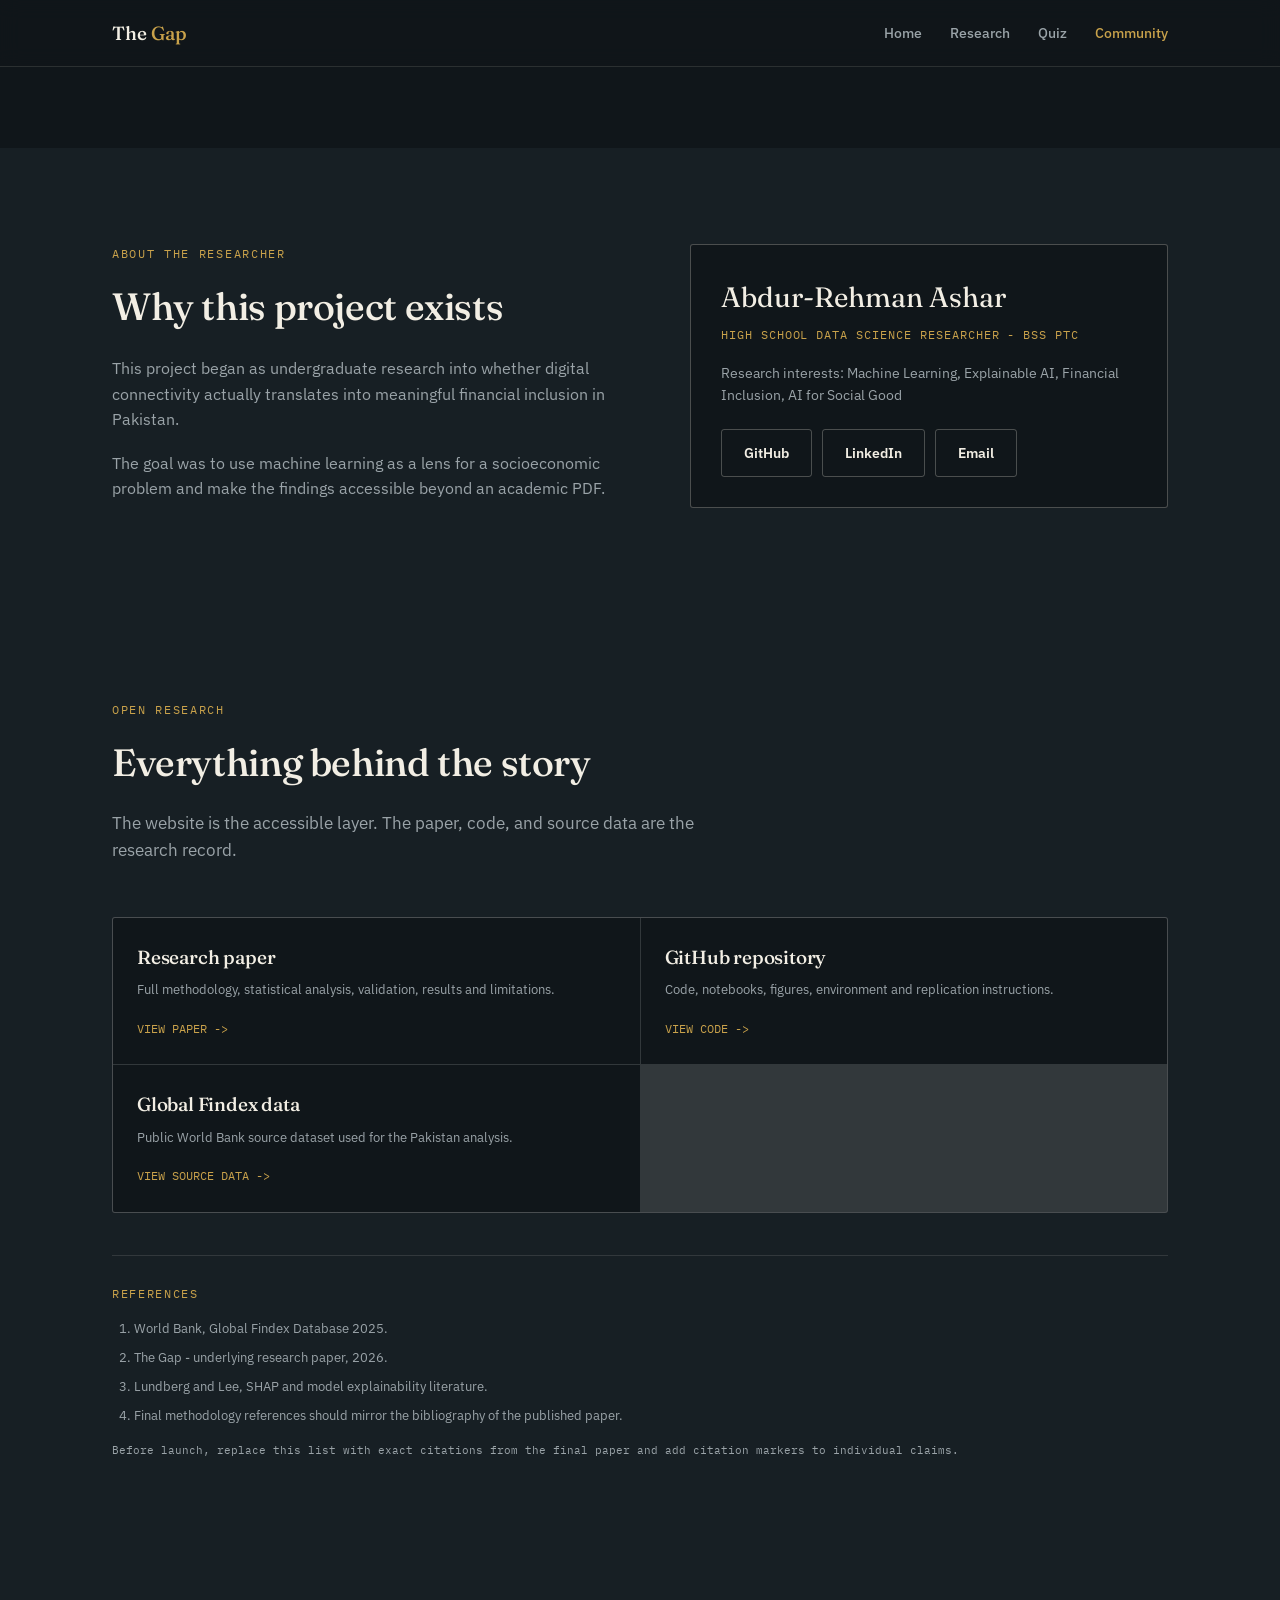
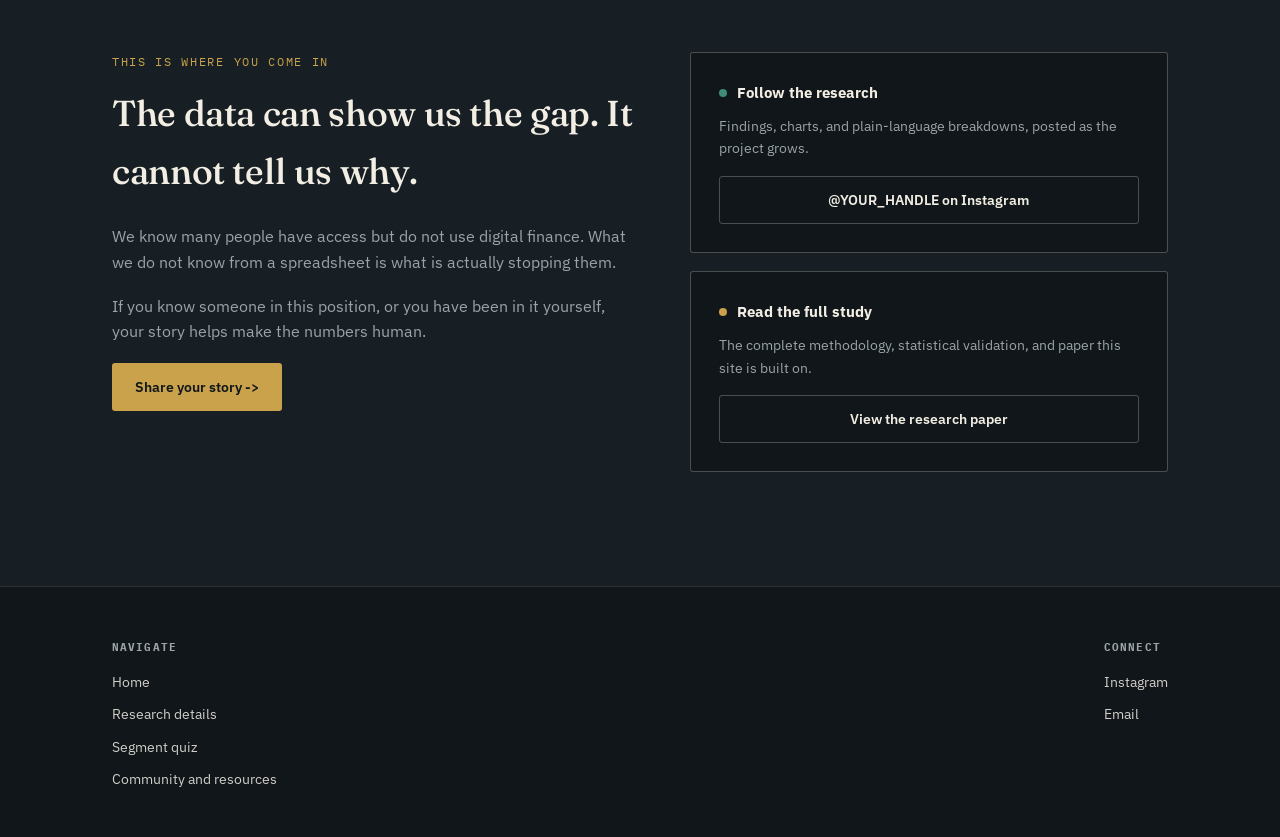
==== community.html @ 45841019 "Update community.html" ====
<!DOCTYPE html>
<html lang="en">
<head>
<meta charset="UTF-8">
<meta name="viewport" content="width=device-width, initial-scale=1.0">
<title>The Gap - Community and Resources</title>
<meta name="description" content="About the researcher, open research resources, and ways to contribute to The Gap project.">
<link rel="preconnect" href="https://fonts.googleapis.com">
<link rel="preconnect" href="https://fonts.gstatic.com" crossorigin>
<link href="https://fonts.googleapis.com/css2?family=Fraunces:opsz,wght@9..144,400;9..144,500;9..144,600;9..144,700&family=IBM+Plex+Sans:wght@400;500;600;700&family=IBM+Plex+Mono:wght@400;500;600&display=swap" rel="stylesheet">
<link rel="stylesheet" href="styles.css">
</head>
<body>

<nav>
  <div class="nav-inner">
    <a class="nav-logo" href="index.html">The <span>Gap</span></a>
    <div class="nav-links">
      <a href="index.html">Home</a>
      <a href="research.html">Research</a>
      <a href="quiz.html">Quiz</a>
      <a class="active" href="community.html">Community</a>
    </div>
  </div>
</nav>

<main class="page-main">
  <section id="researcher" class="alt">
    <div class="wrap">
      <div class="researcher">
        <div class="reveal">
          <div class="eyebrow">About the researcher</div>
          <h2>Why this project exists</h2>
          <p>This project began as undergraduate research into whether digital connectivity actually translates into meaningful financial inclusion in Pakistan.</p>
          <p>The goal was to use machine learning as a lens for a socioeconomic problem and make the findings accessible beyond an academic PDF.</p>
        </div>
        <div class="identity-card reveal">
          <div class="name">Abdur-Rehman Ashar</div>
          <div class="role">High School Data Science Researcher - BSS PTC</div>
          <p style="margin-top:18px;color:var(--paper-dim);font-size:14px;">Research interests: Machine Learning, Explainable AI, Financial Inclusion, AI for Social Good</p>
          <div class="identity-links">
            <a class="btn btn-ghost" href="#" target="_blank" rel="noopener">GitHub</a>
            <a class="btn btn-ghost" href="#" target="_blank" rel="noopener">LinkedIn</a>
            <a class="btn btn-ghost" href="mailto:YOUR_EMAIL_HERE">Email</a>
          </div>
        </div>
      </div>
    </div>
  </section>

  <section class="alt" id="open-research">
    <div class="wrap">
      <div class="section-head reveal">
        <div class="eyebrow">Open research</div>
        <h2>Everything behind the story</h2>
        <p>The website is the accessible layer. The paper, code, and source data are the research record.</p>
      </div>
      <div class="resource-grid reveal">
        <div class="resource"><h3>Research paper</h3><p>Full methodology, statistical analysis, validation, results and limitations.</p><a href="#" target="_blank">VIEW PAPER -></a></div>
        <div class="resource"><h3>GitHub repository</h3><p>Code, notebooks, figures, environment and replication instructions.</p><a href="#" target="_blank">VIEW CODE -></a></div>
        <div class="resource"><h3>Global Findex data</h3><p>Public World Bank source dataset used for the Pakistan analysis.</p><a href="https://microdata.worldbank.org/index.php/catalog/7961" target="_blank" rel="noopener">VIEW SOURCE DATA -></a></div>
      </div>
      <div class="refs reveal">
        <div class="eyebrow">References</div>
        <ol style="margin-top:16px;">
          <li>World Bank, Global Findex Database 2025.</li>
          <li>The Gap - underlying research paper, 2026.</li>
          <li>Lundberg and Lee, SHAP and model explainability literature.</li>
          <li>Final methodology references should mirror the bibliography of the published paper.</li>
        </ol>
        <p class="tiny-source">Before launch, replace this list with exact citations from the final paper and add citation markers to individual claims.</p>
      </div>
    </div>
  </section>

  <section class="alt" id="community">
    <div class="wrap">
      <div class="community-grid">
        <div class="community-copy reveal">
          <div class="eyebrow">This is where you come in</div>
          <h2 style="margin-top:14px; margin-bottom:24px; font-size:clamp(26px,3.2vw,36px);">The data can show us the gap. It cannot tell us why.</h2>
          <p>We know many people have access but do not use digital finance. What we do not know from a spreadsheet is what is actually stopping them.</p>
          <p>If you know someone in this position, or you have been in it yourself, your story helps make the numbers human.</p>
          <a class="btn btn-primary" href="#" target="_blank" rel="noopener">Share your story -></a>
        </div>

        <div class="reveal">
          <div class="engage-card">
            <h4><span class="dot"></span> Follow the research</h4>
            <p>Findings, charts, and plain-language breakdowns, posted as the project grows.</p>
            <a class="btn btn-ghost" href="https://instagram.com/YOUR_HANDLE_HERE" target="_blank" rel="noopener" style="width:100%; justify-content:center;">@YOUR_HANDLE on Instagram</a>
          </div>
          <div class="engage-card">
            <h4><span class="dot" style="background:var(--brass);"></span> Read the full study</h4>
            <p>The complete methodology, statistical validation, and paper this site is built on.</p>
            <a class="btn btn-ghost" href="#" style="width:100%; justify-content:center;">View the research paper</a>
          </div>
        </div>
      </div>
    </div>
  </section>
</main>

<footer id="footer">
  <div class="wrap">
    <div class="footer-grid">
      <div class="footer-col">
        <h5>Navigate</h5>
        <a href="index.html">Home</a>
        <a href="research.html">Research details</a>
        <a href="quiz.html">Segment quiz</a>
        <a href="community.html">Community and resources</a>
      </div>
      <div class="footer-col">
        <h5>Connect</h5>
        <a href="https://instagram.com/YOUR_HANDLE_HERE" target="_blank" rel="noopener">Instagram</a>
        <a href="mailto:YOUR_EMAIL_HERE">Email</a>
      </div>
    </div>
  </div>
</footer>

<script src="common.js"></script>

</body>
</html>
---- styles.css ----
:root{
  --ink:#10161A;
  --ink-2:#171F24;
  --ink-3:#1D262C;
  --paper:#F2EEE4;
  --paper-dim:#9AA3A8;
  --brass:#C9A24B;
  --teal:#3F8C77;
  --rose:#C15B4A;
  --line:rgba(242,238,228,0.12);
  --line-strong:rgba(242,238,228,0.26);
  --radius:3px;
}
*{margin:0;padding:0;box-sizing:border-box;}
html{scroll-behavior:smooth;}
body{
  background:var(--ink);
  color:var(--paper);
  font-family:'IBM Plex Sans', sans-serif;
  font-size:16px;
  line-height:1.6;
  -webkit-font-smoothing:antialiased;
  overflow-x:hidden;
}
@media (prefers-reduced-motion: reduce){
  html{scroll-behavior:auto;}
  *{animation-duration:0.01ms !important; transition-duration:0.01ms !important;}
}
a{color:inherit;}
.wrap{max-width:1120px; margin:0 auto; padding:0 32px;}
h1,h2,h3{font-family:'Fraunces', serif; font-weight:500; letter-spacing:-0.01em;}
.num{font-family:'IBM Plex Mono', monospace;}
.eyebrow{
  font-family:'IBM Plex Mono', monospace; font-size:12px; letter-spacing:0.14em;
  text-transform:uppercase; color:var(--brass);
}

nav{
  position:fixed; top:0; left:0; right:0; z-index:100;
  background:rgba(16,22,26,0.88); backdrop-filter:blur(10px);
  border-bottom:1px solid var(--line);
}
.nav-inner{
  max-width:1120px; margin:0 auto; padding:18px 32px;
  display:flex; justify-content:space-between; align-items:center;
}
.nav-logo{font-family:'Fraunces', serif; font-size:19px; font-weight:500; text-decoration:none;}
.nav-logo span{color:var(--brass);}
.nav-links{display:flex; gap:28px; font-size:14px; font-weight:500;}
.nav-links a{text-decoration:none; color:var(--paper-dim); transition:color 0.2s;}
.nav-links a:hover, .nav-links a:focus-visible{color:var(--paper);}
.nav-links a.active{color:var(--brass);}
.nav-links a:focus-visible{outline:1px solid var(--brass); outline-offset:4px;}
@media (max-width:700px){.nav-links{display:none;}}

header.hero{padding:150px 0 0; position:relative;}
.page-main{padding:148px 0 0;}
.hero-top{padding-bottom:56px;}
.hero h1{
  font-size:clamp(36px, 5.6vw, 64px); line-height:1.08; max-width:17ch; margin:26px 0 24px;
}
.hero h1 em{font-style:italic; color:var(--brass);}
.hero-sub{font-size:18px; color:var(--paper-dim); max-width:56ch; margin-bottom:40px;}
.hero-sub strong{color:var(--paper); font-weight:600;}
.cta-row{display:flex; gap:14px; flex-wrap:wrap;}
.btn{
  display:inline-flex; align-items:center; gap:8px; padding:12px 22px;
  font-family:'IBM Plex Sans', sans-serif; font-size:14px; font-weight:600;
  text-decoration:none; border-radius:var(--radius);
  transition:transform 0.15s ease, background 0.15s ease, border-color 0.15s ease;
  border:1px solid transparent; cursor:pointer;
}
.btn:focus-visible{outline:2px solid var(--brass); outline-offset:3px;}
.btn-primary{background:var(--brass); color:var(--ink);}
.btn-primary:hover{transform:translateY(-1px); background:#d9b25e;}
.btn-ghost{border-color:var(--line-strong); color:var(--paper); background:transparent;}
.btn-ghost:hover{border-color:var(--paper); transform:translateY(-1px);}

.viz-panel{
  border:1px solid var(--line-strong);
  border-radius:var(--radius);
  background:var(--ink-2);
  overflow:hidden;
  margin-bottom:0;
}
.viz-head{
  display:flex; justify-content:space-between; align-items:center; flex-wrap:wrap; gap:16px;
  padding:22px 28px; border-bottom:1px solid var(--line);
}
.viz-title{font-size:14px; font-weight:600;}
.viz-title span{display:block; font-family:'IBM Plex Mono', monospace; font-weight:400; font-size:12px; color:var(--paper-dim); margin-top:3px;}
.toggle-group{display:flex; gap:2px; background:var(--ink); border:1px solid var(--line-strong); border-radius:100px; padding:3px;}
.toggle-btn{
  font-family:'IBM Plex Mono', monospace; font-size:12px; font-weight:500;
  padding:8px 16px; border-radius:100px; border:none; background:transparent;
  color:var(--paper-dim); cursor:pointer; transition:background 0.2s, color 0.2s;
}
.toggle-btn.active{background:var(--brass); color:var(--ink); font-weight:600;}
.toggle-btn:focus-visible{outline:2px solid var(--brass); outline-offset:2px;}

.viz-body{position:relative; padding:0;}
#populationCanvas{display:block; width:100%; height:420px; cursor:crosshair;}
@media (max-width:640px){#populationCanvas{height:340px;}}

.viz-legend{
  display:flex; gap:24px; flex-wrap:wrap; padding:18px 28px;
  border-top:1px solid var(--line); font-size:13px; color:var(--paper-dim);
}
.legend-item{display:flex; align-items:center; gap:8px;}
.legend-dot{width:9px; height:9px; border-radius:50%; flex-shrink:0;}

.viz-caption{
  padding:16px 28px 24px; font-size:12.5px; color:var(--paper-dim);
  font-family:'IBM Plex Mono', monospace; line-height:1.6; border-top:1px solid var(--line);
}

.viz-tooltip{
  position:absolute; pointer-events:none; background:var(--ink);
  border:1px solid var(--line-strong); border-radius:var(--radius);
  padding:10px 14px; font-size:12.5px; line-height:1.5; max-width:220px;
  opacity:0; transition:opacity 0.15s ease; z-index:10;
}
.viz-tooltip strong{display:block; font-size:13px; margin-bottom:3px;}

.stat-showcase-grid {
  display: grid;
  grid-template-columns: repeat(2, 1fr);
  gap: 32px;
  margin-top: 24px;
}
@media (max-width: 820px) {
  .stat-showcase-grid { grid-template-columns: 1fr; }
}
.stat-visual-card {
  border: 1px solid var(--line-strong);
  border-radius: var(--radius);
  background: var(--ink-2);
  padding: 40px 32px;
  display: flex;
  flex-direction: column;
  justify-content: space-between;
}
.stat-visual-header {
  font-size: 16px;
  font-weight: 500;
  margin-bottom: 24px;
  min-height: 52px;
}
.stat-visual-main {
  display: flex;
  align-items: baseline;
  gap: 12px;
  margin-bottom: 20px;
}
.stat-visual-number {
  font-family: 'IBM Plex Mono', monospace;
  font-size: 64px;
  font-weight: 700;
  line-height: 1;
  color: var(--rose);
}
.stat-visual-label {
  font-size: 14px;
  color: var(--paper-dim);
  text-transform: uppercase;
  letter-spacing: 0.05em;
}
.stat-bar-container {
  background: rgba(242, 238, 228, 0.06);
  height: 14px;
  border-radius: 100px;
  width: 100%;
  overflow: hidden;
  position: relative;
  border: 1px solid var(--line);
}
.stat-bar-fill {
  height: 100%;
  border-radius: 100px;
  background: linear-gradient(90deg, var(--rose), var(--brass));
  transition: width 1s cubic-bezier(0.4, 0, 0.2, 1);
}

.quiz-panel{
  border:1px solid var(--line-strong); border-radius:var(--radius); background:var(--ink-2);
  overflow:hidden;
}
.quiz-progress{
  display:flex; gap:6px; padding:26px 30px 0;
}
.quiz-dot{height:3px; flex:1; background:var(--line-strong); border-radius:2px; transition:background 0.3s;}
.quiz-dot.done{background:var(--brass);}
.quiz-body{padding:30px 30px 34px; min-height:230px; display:flex; flex-direction:column; justify-content:center;}
.quiz-question{font-family:'Fraunces', serif; font-size:clamp(20px,2.6vw,26px); font-weight:500; margin-bottom:24px; max-width:32ch;}
.quiz-options{display:flex; flex-wrap:wrap; gap:12px;}
.quiz-opt{
  font-family:'IBM Plex Sans', sans-serif; font-size:14.5px; font-weight:600;
  padding:14px 22px; border-radius:100px; border:1px solid var(--line-strong);
  background:transparent; color:var(--paper); cursor:pointer; transition:all 0.15s ease;
}
.quiz-opt:hover{border-color:var(--brass); background:rgba(201,162,75,0.08);}
.quiz-opt:focus-visible{outline:2px solid var(--brass); outline-offset:2px;}
.quiz-back{
  font-family:'IBM Plex Mono', monospace; font-size:12.5px; color:var(--paper-dim);
  background:none; border:none; cursor:pointer; margin-top:26px; padding:0;
}
.quiz-back:hover{color:var(--paper);}
.quiz-back:disabled{opacity:0; pointer-events:none;}

.quiz-result{display:none;}
.quiz-result.active{display:block;}
.quiz-result-badge{
  font-family:'IBM Plex Mono', monospace; font-size:12px; letter-spacing:0.1em; text-transform:uppercase;
  color:var(--rose); margin-bottom:12px;
}
.quiz-result h3{font-size:clamp(22px,3vw,30px); margin-bottom:14px; max-width:20ch;}
.quiz-result p{color:var(--paper-dim); font-size:15px; max-width:52ch; margin-bottom:22px;}
.quiz-stat-row{display:flex; flex-wrap:wrap; gap:1px; background:var(--line); border:1px solid var(--line); margin-bottom:24px;}
.quiz-stat{background:var(--ink); padding:20px 22px; flex:1; min-width:130px;}
.quiz-stat .n{font-family:'IBM Plex Mono', monospace; font-size:22px; font-weight:600; color:var(--brass); display:block;}
.quiz-stat .l{font-size:12px; color:var(--paper-dim); margin-top:4px;}
.quiz-disclaimer{font-size:12px; color:var(--paper-dim); font-family:'IBM Plex Mono', monospace; margin-bottom:20px; line-height:1.6;}
.quiz-actions{display:flex; gap:12px; flex-wrap:wrap;}

section{padding:96px 0;}
section.alt{background:var(--ink-2);}
.section-head{margin-bottom:52px; max-width:60ch;}
.section-head h2{font-size:clamp(28px, 3.6vw, 38px); margin-top:14px;}
.section-head p{color:var(--paper-dim); font-size:17px; margin-top:16px;}

.findings{
  display:grid; grid-template-columns:repeat(3, 1fr); gap:1px;
  background:var(--line); border:1px solid var(--line); border-radius:var(--radius); overflow:hidden;
}
@media (max-width:820px){.findings{grid-template-columns:1fr;}}
.finding{background:var(--ink); padding:38px 30px;}
.finding .fig{font-family:'IBM Plex Mono', monospace; font-size:15px; color:var(--brass); margin-bottom:16px;}
.finding-stat{font-family:'IBM Plex Mono', monospace; font-size:clamp(56px,7vw,88px); font-weight:700; line-height:1; color:var(--rose); margin-bottom:20px; letter-spacing:-0.02em;}
.finding h3{font-size:21px; margin-bottom:12px; font-weight:500;}
.finding p{color:var(--paper-dim); font-size:15px;}

.method-strip{display:flex; flex-wrap:wrap; gap:10px; margin-top:36px;}
.pill{
  font-family:'IBM Plex Mono', monospace; font-size:12.5px; color:var(--paper-dim);
  border:1px solid var(--line-strong); padding:8px 16px; border-radius:100px;
}

.quote-block{border-left:3px solid var(--brass); padding-left:26px; max-width:64ch; margin-top:52px;}
.quote-block p{font-family:'Fraunces', serif; font-size:21px; font-style:italic; line-height:1.5;}
.quote-block cite{display:block; margin-top:12px; font-style:normal; font-size:13px; color:var(--paper-dim); font-family:'IBM Plex Mono', monospace;}

.community-grid{display:grid; grid-template-columns:1.1fr 1fr; gap:52px; align-items:start;}
@media (max-width:820px){.community-grid{grid-template-columns:1fr;}}
.community-copy p{color:var(--paper-dim); font-size:16px; margin-bottom:18px;}
.engage-card{background:var(--ink); border:1px solid var(--line-strong); border-radius:var(--radius); padding:28px; margin-bottom:18px;}
.engage-card h4{font-size:15px; font-weight:700; margin-bottom:10px; display:flex; align-items:center; gap:10px;}
.engage-card p{font-size:14px; color:var(--paper-dim); margin-bottom:16px;}
.dot{width:8px; height:8px; border-radius:50%; background:var(--teal); display:inline-block; flex-shrink:0;}

footer{border-top:1px solid var(--line); padding:52px 0 36px;}
.footer-grid{display:flex; justify-content:space-between; flex-wrap:wrap; gap:32px;}
.footer-col h5{font-family:'IBM Plex Mono', monospace; font-size:11px; letter-spacing:0.1em; text-transform:uppercase; color:var(--paper-dim); margin-bottom:14px;}
.footer-col a{display:block; font-size:14px; text-decoration:none; color:var(--paper); margin-bottom:10px; opacity:0.85;}
.footer-col a:hover{opacity:1; color:var(--brass);}
.footer-bottom{margin-top:48px; padding-top:22px; border-top:1px solid var(--line); font-size:12px; color:var(--paper-dim); font-family:'IBM Plex Mono', monospace;}

.reveal{opacity:0; transform:translateY(16px); transition:opacity 0.7s ease, transform 0.7s ease;}
.reveal.visible{opacity:1; transform:translateY(0);}

.research-pipeline{display:grid;grid-template-columns:repeat(4,1fr);gap:1px;background:var(--line);border:1px solid var(--line);border-radius:var(--radius);overflow:hidden}
@media(max-width:900px){.research-pipeline{grid-template-columns:repeat(2,1fr)}}
@media(max-width:560px){.research-pipeline{grid-template-columns:1fr}}
.pipeline-step{background:var(--ink);padding:28px 24px;min-height:190px}
.pipeline-step .step-no{font-family:'IBM Plex Mono',monospace;color:var(--brass);font-size:12px;margin-bottom:18px}
.pipeline-step h3{font-size:20px;margin-bottom:10px}
.pipeline-step p{font-size:14px;color:var(--paper-dim)}
.model-grid{display:grid;grid-template-columns:1fr 1fr;gap:24px}
@media(max-width:820px){.model-grid{grid-template-columns:1fr}}
.research-card{background:var(--ink-2);border:1px solid var(--line-strong);border-radius:var(--radius);padding:30px}
.research-card h3{font-size:23px;margin-bottom:12px}
.research-card p{color:var(--paper-dim);font-size:15px;margin-bottom:18px}
.metric-table{width:100%;border-collapse:collapse;font-family:'IBM Plex Mono',monospace;font-size:12px}
.metric-table th,.metric-table td{text-align:left;padding:12px 10px;border-bottom:1px solid var(--line)}
.metric-table th{color:var(--paper-dim);font-weight:500}
.metric-table td{color:var(--paper)}
.metric-note{font-size:12px!important;font-family:'IBM Plex Mono',monospace;margin-top:14px!important;color:var(--paper-dim)}
.profile-grid{display:grid;grid-template-columns:repeat(3,1fr);gap:1px;background:var(--line);border:1px solid var(--line);border-radius:var(--radius);overflow:hidden}
@media(max-width:820px){.profile-grid{grid-template-columns:1fr}}
.profile-card{background:var(--ink);padding:34px 28px}
.profile-card .profile-no{font-family:'IBM Plex Mono',monospace;color:var(--brass);font-size:12px;margin-bottom:12px}
.profile-card h3{font-size:25px;margin-bottom:8px}
.profile-share{font-family:'IBM Plex Mono',monospace;font-size:34px;font-weight:700;color:var(--rose);margin:14px 0}
.profile-card ul{list-style:none;margin:18px 0}
.profile-card li{font-size:13px;color:var(--paper-dim);padding:8px 0;border-bottom:1px solid var(--line)}
.profile-card li strong{color:var(--paper)}
.profile-card blockquote{border-left:2px solid var(--brass);padding-left:14px;font-family:'Fraunces',serif;font-style:italic;font-size:16px;line-height:1.45;margin-top:20px}
.bar-chart{display:flex;flex-direction:column;gap:14px;margin-top:22px}
.bar-row{display:grid;grid-template-columns:150px 1fr 48px;gap:12px;align-items:center;font-size:13px}
.bar-track{height:10px;background:rgba(242,238,228,.06);border:1px solid var(--line);border-radius:100px;overflow:hidden}
.bar-fill{height:100%;background:linear-gradient(90deg,var(--teal),var(--brass));border-radius:100px}
@media(max-width:600px){.bar-row{grid-template-columns:105px 1fr 42px;font-size:12px}}
.limitations{display:grid;grid-template-columns:repeat(2,1fr);gap:1px;background:var(--line);border:1px solid var(--line);border-radius:var(--radius);overflow:hidden}
@media(max-width:700px){.limitations{grid-template-columns:1fr}}
.limit-card{background:var(--ink);padding:28px}
.limit-card h3{font-size:19px;margin-bottom:9px}
.limit-card p{font-size:14px;color:var(--paper-dim)}
.next-work{margin-top:28px;background:var(--ink-2);border:1px solid var(--line-strong);padding:30px;border-radius:var(--radius)}
.next-work ul{display:grid;grid-template-columns:repeat(3,1fr);gap:12px;list-style:none;margin-top:18px}
@media(max-width:700px){.next-work ul{grid-template-columns:1fr}}
.next-work li{border:1px solid var(--line);padding:14px;color:var(--paper-dim);font-size:13px}
.impact-grid{display:grid;grid-template-columns:repeat(3,1fr);gap:18px}
@media(max-width:820px){.impact-grid{grid-template-columns:1fr}}
.impact-card{border:1px solid var(--line-strong);padding:28px;background:var(--ink-2);border-radius:var(--radius)}
.impact-card .arrow{font-family:'IBM Plex Mono',monospace;color:var(--brass);font-size:18px;margin:14px 0}
.impact-card h3{font-size:19px}
.impact-card p{font-size:14px;color:var(--paper-dim);margin-top:8px}
.researcher{display:grid;grid-template-columns:1.1fr 1fr;gap:52px;align-items:start}
@media(max-width:820px){.researcher{grid-template-columns:1fr}}
.researcher h2{font-size:clamp(28px,3.6vw,38px);margin-top:14px}
.researcher p{color:var(--paper-dim);font-size:16px;margin-top:18px}
.identity-card{border:1px solid var(--line-strong);background:var(--ink);padding:30px;border-radius:var(--radius)}
.identity-card .name{font-family:'Fraunces',serif;font-size:28px;margin-bottom:5px}
.identity-card .role{font-family:'IBM Plex Mono',monospace;font-size:12px;color:var(--brass);text-transform:uppercase;letter-spacing:.08em}
.identity-links{display:flex;gap:10px;flex-wrap:wrap;margin-top:22px}
.resource-grid{display:grid;grid-template-columns:repeat(2,1fr);gap:1px;background:var(--line);border:1px solid var(--line);border-radius:var(--radius);overflow:hidden}
@media(max-width:700px){.resource-grid{grid-template-columns:1fr}}
.resource{background:var(--ink);padding:24px}
.resource h3{font-size:19px;margin-bottom:8px}
.resource p{font-size:13px;color:var(--paper-dim);margin-bottom:14px}
.resource a{font-family:'IBM Plex Mono',monospace;font-size:12px;color:var(--brass);text-decoration:none}
.resource a:hover{text-decoration:underline}
.refs{margin-top:42px;padding-top:28px;border-top:1px solid var(--line)}
.refs ol{padding-left:22px;color:var(--paper-dim);font-size:13px}
.refs li{margin-bottom:8px}
.tiny-source{font-family:'IBM Plex Mono',monospace;font-size:11px;color:var(--paper-dim);margin-top:16px}

.page-intro { margin-bottom: 40px; max-width: 62ch; }
.page-intro h1 { font-size: clamp(32px,4.4vw,54px); line-height: 1.12; margin-top: 18px; }
.page-intro p { color: var(--paper-dim); font-size: 17px; margin-top: 16px; }
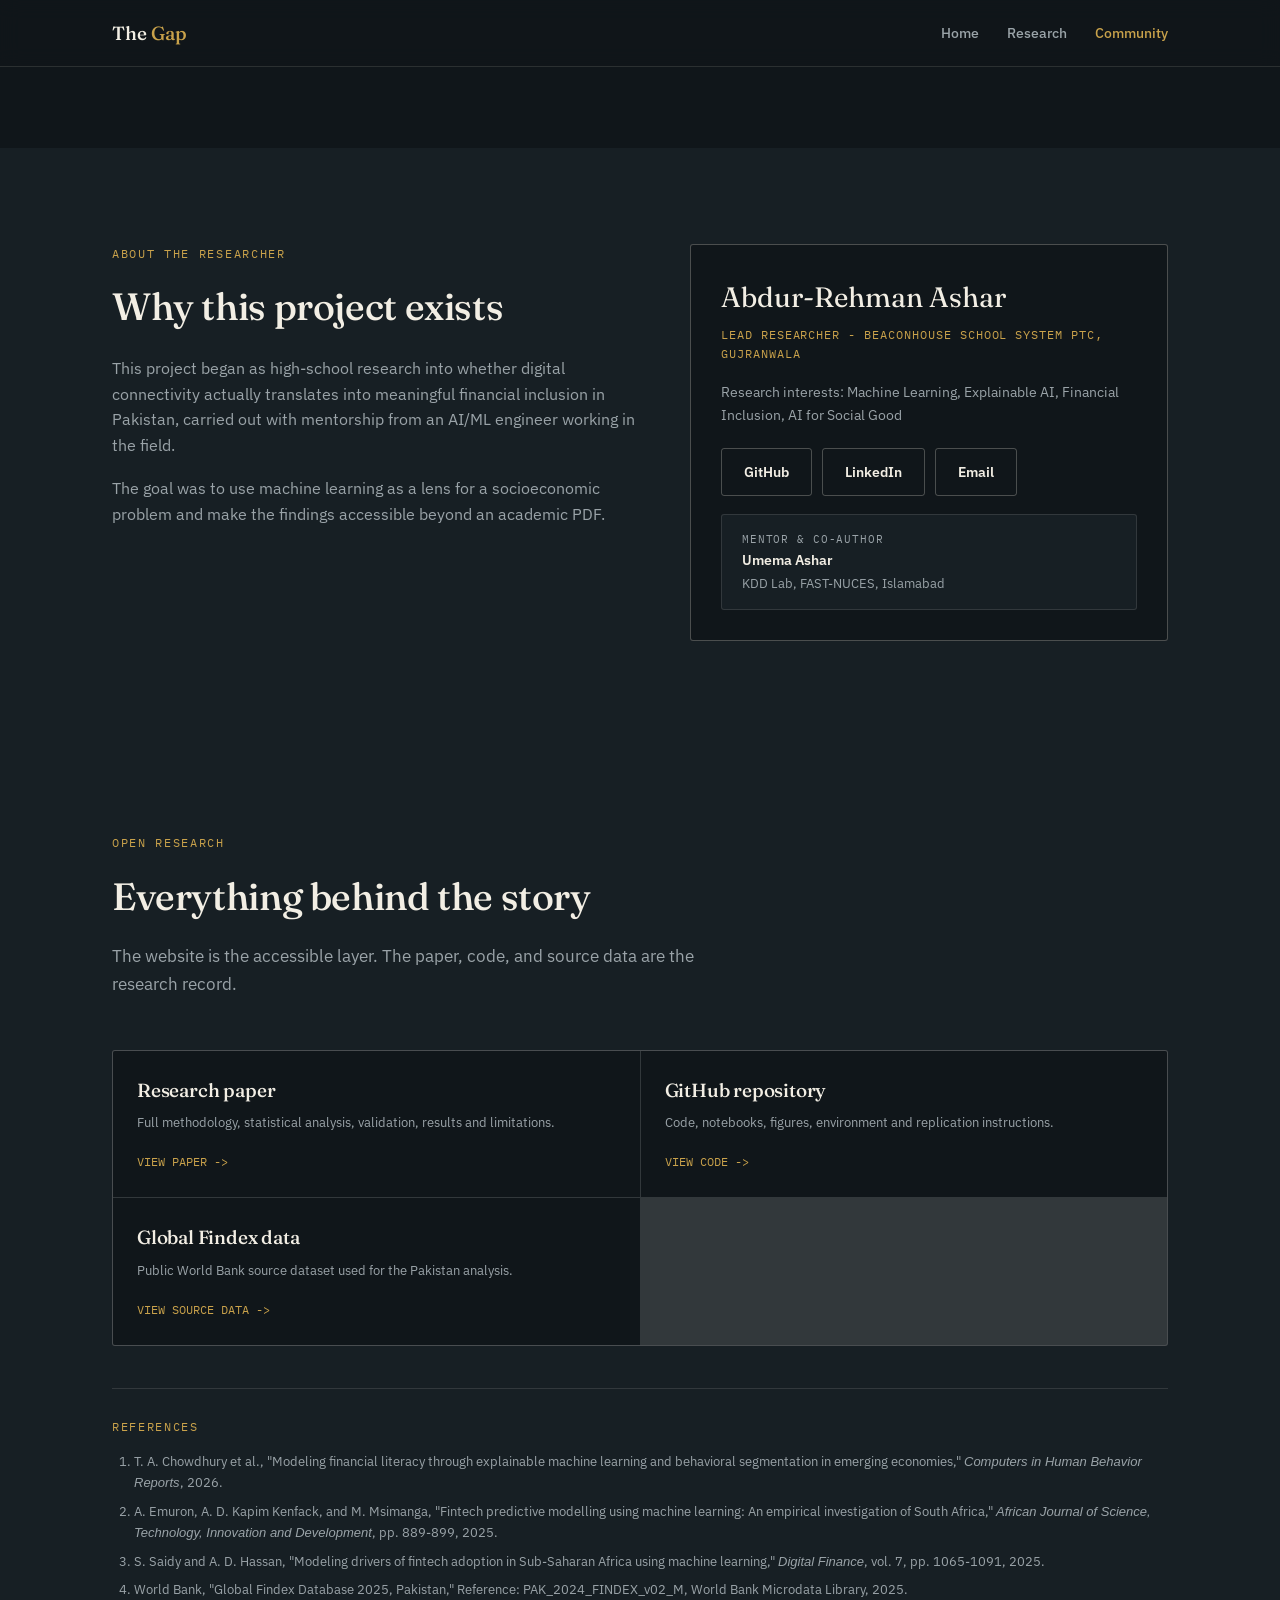
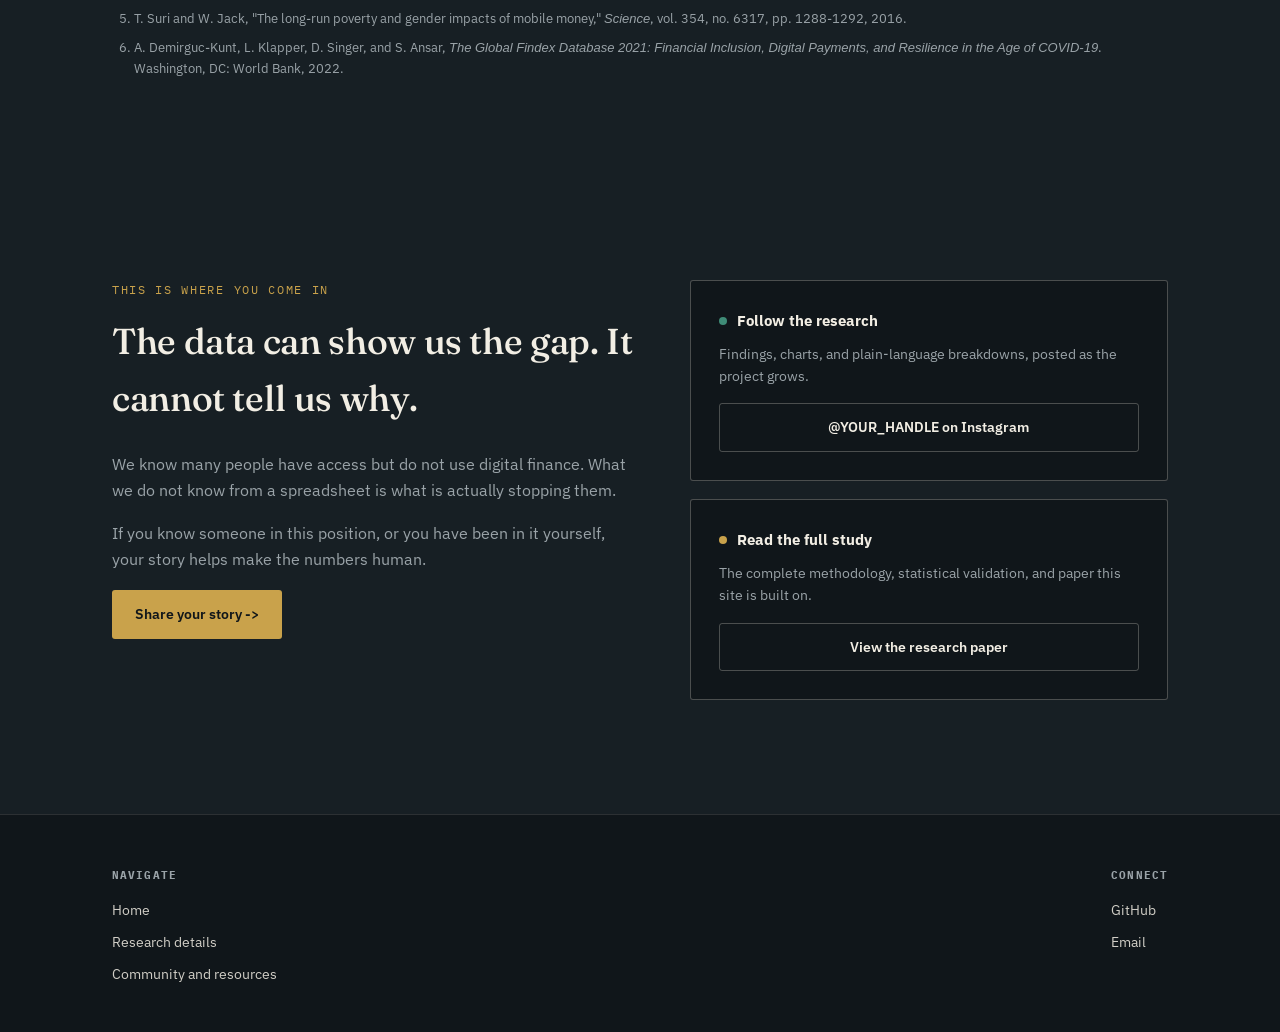
==== commit 6de63bbf: "Add files via upload" ====
--- a/community.html
+++ b/community.html
@@ -5,6 +5,14 @@
 <meta name="viewport" content="width=device-width, initial-scale=1.0">
 <title>The Gap - Community and Resources</title>
 <meta name="description" content="About the researcher, open research resources, and ways to contribute to The Gap project.">
+<link rel="icon" href="data:image/svg+xml,%3Csvg xmlns='http://www.w3.org/2000/svg' viewBox='0 0 100 100'%3E%3Crect width='100' height='100' fill='%2310161A'/%3E%3Ctext x='50' y='68' font-family='Georgia,serif' font-size='60' font-weight='600' fill='%23C9A24B' text-anchor='middle'%3EG%3C/text%3E%3C/svg%3E">
+
+<meta property="og:type" content="website">
+<meta property="og:title" content="The Gap - About the Research">
+<meta property="og:description" content="Meet the researcher, explore the open research record, and share your story.">
+<meta property="og:url" content="https://umema2004.github.io/Fintech-Adoption-Website/community.html">
+<meta property="og:site_name" content="The Gap">
+<meta name="twitter:card" content="summary_large_image">
 <link rel="preconnect" href="https://fonts.googleapis.com">
 <link rel="preconnect" href="https://fonts.gstatic.com" crossorigin>
 <link href="https://fonts.googleapis.com/css2?family=Fraunces:opsz,wght@9..144,400;9..144,500;9..144,600;9..144,700&family=IBM+Plex+Sans:wght@400;500;600;700&family=IBM+Plex+Mono:wght@400;500;600&display=swap" rel="stylesheet">
@@ -15,10 +23,12 @@
 <nav>
   <div class="nav-inner">
     <a class="nav-logo" href="index.html">The <span>Gap</span></a>
-    <div class="nav-links">
+    <button class="nav-toggle" id="navToggle" aria-label="Toggle navigation menu" aria-expanded="false">
+      <span></span><span></span><span></span>
+    </button>
+    <div class="nav-links" id="navLinks">
       <a href="index.html">Home</a>
       <a href="research.html">Research</a>
-      <a href="quiz.html">Quiz</a>
       <a class="active" href="community.html">Community</a>
     </div>
   </div>
@@ -31,17 +41,24 @@
         <div class="reveal">
           <div class="eyebrow">About the researcher</div>
           <h2>Why this project exists</h2>
-          <p>This project began as undergraduate research into whether digital connectivity actually translates into meaningful financial inclusion in Pakistan.</p>
+          <p>This project began as high-school research into whether digital connectivity actually translates into meaningful financial inclusion in Pakistan, carried out with mentorship from an AI/ML engineer working in the field.</p>
           <p>The goal was to use machine learning as a lens for a socioeconomic problem and make the findings accessible beyond an academic PDF.</p>
         </div>
         <div class="identity-card reveal">
           <div class="name">Abdur-Rehman Ashar</div>
-          <div class="role">High School Data Science Researcher - BSS PTC</div>
+          <div class="role">Lead Researcher - Beaconhouse School System PTC, Gujranwala</div>
           <p style="margin-top:18px;color:var(--paper-dim);font-size:14px;">Research interests: Machine Learning, Explainable AI, Financial Inclusion, AI for Social Good</p>
           <div class="identity-links">
-            <a class="btn btn-ghost" href="#" target="_blank" rel="noopener">GitHub</a>
-            <a class="btn btn-ghost" href="#" target="_blank" rel="noopener">LinkedIn</a>
-            <a class="btn btn-ghost" href="mailto:YOUR_EMAIL_HERE">Email</a>
+            <a class="btn btn-ghost" href="https://github.com/abdurrehmanashar/Explainable-ML-for-Fintech-Adoption-Behavioural-Segmentation-in-Pakistan" target="_blank" rel="noopener">GitHub</a>
+            <a class="btn btn-ghost" href="https://www.linkedin.com/in/abdur-rehman-ashar-49531a420/" target="_blank" rel="noopener">LinkedIn</a>
+            <a class="btn btn-ghost" href="mailto:abdurrehmanashar@gmail.com">Email</a>
+          </div>
+          <div class="mentor-credit">
+            <div>
+              <div class="mentor-label">Mentor &amp; Co-Author</div>
+              <div class="mentor-name">Umema Ashar</div>
+              <div class="mentor-role">KDD Lab, FAST-NUCES, Islamabad</div>
+            </div>
           </div>
         </div>
       </div>
@@ -56,19 +73,20 @@
         <p>The website is the accessible layer. The paper, code, and source data are the research record.</p>
       </div>
       <div class="resource-grid reveal">
-        <div class="resource"><h3>Research paper</h3><p>Full methodology, statistical analysis, validation, results and limitations.</p><a href="#" target="_blank">VIEW PAPER -></a></div>
-        <div class="resource"><h3>GitHub repository</h3><p>Code, notebooks, figures, environment and replication instructions.</p><a href="#" target="_blank">VIEW CODE -></a></div>
+        <div class="resource"><h3>Research paper</h3><p>Full methodology, statistical analysis, validation, results and limitations.</p><a href="https://github.com/abdurrehmanashar/Explainable-ML-for-Fintech-Adoption-Behavioural-Segmentation-in-Pakistan/blob/main/paper/fintech_adoption_pakistan.pdf" target="_blank" rel="noopener">VIEW PAPER -></a></div>
+        <div class="resource"><h3>GitHub repository</h3><p>Code, notebooks, figures, environment and replication instructions.</p><a href="https://github.com/abdurrehmanashar/Explainable-ML-for-Fintech-Adoption-Behavioural-Segmentation-in-Pakistan" target="_blank" rel="noopener">VIEW CODE -></a></div>
         <div class="resource"><h3>Global Findex data</h3><p>Public World Bank source dataset used for the Pakistan analysis.</p><a href="https://microdata.worldbank.org/index.php/catalog/7961" target="_blank" rel="noopener">VIEW SOURCE DATA -></a></div>
       </div>
       <div class="refs reveal">
         <div class="eyebrow">References</div>
         <ol style="margin-top:16px;">
-          <li>World Bank, Global Findex Database 2025.</li>
-          <li>The Gap - underlying research paper, 2026.</li>
-          <li>Lundberg and Lee, SHAP and model explainability literature.</li>
-          <li>Final methodology references should mirror the bibliography of the published paper.</li>
+          <li>T. A. Chowdhury et al., "Modeling financial literacy through explainable machine learning and behavioral segmentation in emerging economies," <em>Computers in Human Behavior Reports</em>, 2026.</li>
+          <li>A. Emuron, A. D. Kapim Kenfack, and M. Msimanga, "Fintech predictive modelling using machine learning: An empirical investigation of South Africa," <em>African Journal of Science, Technology, Innovation and Development</em>, pp. 889-899, 2025.</li>
+          <li>S. Saidy and A. D. Hassan, "Modeling drivers of fintech adoption in Sub-Saharan Africa using machine learning," <em>Digital Finance</em>, vol. 7, pp. 1065-1091, 2025.</li>
+          <li>World Bank, "Global Findex Database 2025, Pakistan," Reference: PAK_2024_FINDEX_v02_M, World Bank Microdata Library, 2025.</li>
+          <li>T. Suri and W. Jack, "The long-run poverty and gender impacts of mobile money," <em>Science</em>, vol. 354, no. 6317, pp. 1288-1292, 2016.</li>
+          <li>A. Demirguc-Kunt, L. Klapper, D. Singer, and S. Ansar, <em>The Global Findex Database 2021: Financial Inclusion, Digital Payments, and Resilience in the Age of COVID-19</em>. Washington, DC: World Bank, 2022.</li>
         </ol>
-        <p class="tiny-source">Before launch, replace this list with exact citations from the final paper and add citation markers to individual claims.</p>
       </div>
     </div>
   </section>
@@ -81,19 +99,21 @@
           <h2 style="margin-top:14px; margin-bottom:24px; font-size:clamp(26px,3.2vw,36px);">The data can show us the gap. It cannot tell us why.</h2>
           <p>We know many people have access but do not use digital finance. What we do not know from a spreadsheet is what is actually stopping them.</p>
           <p>If you know someone in this position, or you have been in it yourself, your story helps make the numbers human.</p>
-          <a class="btn btn-primary" href="#" target="_blank" rel="noopener">Share your story -></a>
+          <!-- TODO: replace with a real Google Form / Typeform URL before this goes live -->
+          <a class="btn btn-primary" href="mailto:abdurrehmanashar@gmail.com?subject=My%20story%20-%20The%20Gap" target="_blank" rel="noopener">Share your story -></a>
         </div>
 
         <div class="reveal">
           <div class="engage-card">
             <h4><span class="dot"></span> Follow the research</h4>
             <p>Findings, charts, and plain-language breakdowns, posted as the project grows.</p>
+            <!-- TODO: replace with real Instagram handle once created -->
             <a class="btn btn-ghost" href="https://instagram.com/YOUR_HANDLE_HERE" target="_blank" rel="noopener" style="width:100%; justify-content:center;">@YOUR_HANDLE on Instagram</a>
           </div>
           <div class="engage-card">
             <h4><span class="dot" style="background:var(--brass);"></span> Read the full study</h4>
             <p>The complete methodology, statistical validation, and paper this site is built on.</p>
-            <a class="btn btn-ghost" href="#" style="width:100%; justify-content:center;">View the research paper</a>
+            <a class="btn btn-ghost" href="https://github.com/abdurrehmanashar/Explainable-ML-for-Fintech-Adoption-Behavioural-Segmentation-in-Pakistan/blob/main/paper/fintech_adoption_pakistan.pdf" target="_blank" rel="noopener" style="width:100%; justify-content:center;">View the research paper</a>
           </div>
         </div>
       </div>
@@ -108,13 +128,12 @@
         <h5>Navigate</h5>
         <a href="index.html">Home</a>
         <a href="research.html">Research details</a>
-        <a href="quiz.html">Segment quiz</a>
         <a href="community.html">Community and resources</a>
       </div>
       <div class="footer-col">
         <h5>Connect</h5>
-        <a href="https://instagram.com/YOUR_HANDLE_HERE" target="_blank" rel="noopener">Instagram</a>
-        <a href="mailto:YOUR_EMAIL_HERE">Email</a>
+        <a href="https://github.com/abdurrehmanashar/Explainable-ML-for-Fintech-Adoption-Behavioural-Segmentation-in-Pakistan" target="_blank" rel="noopener">GitHub</a>
+        <a href="mailto:abdurrehmanashar@gmail.com">Email</a>
       </div>
     </div>
   </div>
@@ -123,4 +142,4 @@
 <script src="common.js"></script>
 
 </body>
-</html>
+</html>
--- a/styles.css
+++ b/styles.css
@@ -51,7 +51,27 @@
 .nav-links a:hover, .nav-links a:focus-visible{color:var(--paper);}
 .nav-links a.active{color:var(--brass);}
 .nav-links a:focus-visible{outline:1px solid var(--brass); outline-offset:4px;}
-@media (max-width:700px){.nav-links{display:none;}}
+
+.nav-toggle{
+  display:none; background:none; border:none; cursor:pointer; padding:6px;
+  flex-direction:column; gap:5px; width:28px;
+}
+.nav-toggle span{display:block; height:2px; width:100%; background:var(--paper); transition:transform 0.25s ease, opacity 0.25s ease;}
+.nav-toggle.open span:nth-child(1){transform:translateY(7px) rotate(45deg);}
+.nav-toggle.open span:nth-child(2){opacity:0;}
+.nav-toggle.open span:nth-child(3){transform:translateY(-7px) rotate(-45deg);}
+
+@media (max-width:700px){
+  .nav-toggle{display:flex;}
+  .nav-links{
+    display:flex; flex-direction:column; gap:0;
+    position:fixed; top:64px; left:0; right:0;
+    background:var(--ink-2); border-bottom:1px solid var(--line-strong);
+    max-height:0; overflow:hidden; transition:max-height 0.3s ease;
+  }
+  .nav-links.open{max-height:320px;}
+  .nav-links a{padding:16px 32px; border-top:1px solid var(--line);}
+}
 
 header.hero{padding:150px 0 0; position:relative;}
 .page-main{padding:148px 0 0;}
@@ -322,6 +342,18 @@
 .identity-card .name{font-family:'Fraunces',serif;font-size:28px;margin-bottom:5px}
 .identity-card .role{font-family:'IBM Plex Mono',monospace;font-size:12px;color:var(--brass);text-transform:uppercase;letter-spacing:.08em}
 .identity-links{display:flex;gap:10px;flex-wrap:wrap;margin-top:22px}
+
+.mentor-credit{
+  display:flex; align-items:center; gap:14px; margin-top:18px;
+  padding:16px 20px; border:1px solid var(--line); border-radius:var(--radius);
+  background:var(--ink-2);
+}
+.mentor-credit .mentor-label{
+  font-family:'IBM Plex Mono',monospace; font-size:11px; letter-spacing:0.08em;
+  text-transform:uppercase; color:var(--paper-dim); white-space:nowrap;
+}
+.mentor-credit .mentor-name{font-size:14px; font-weight:600; color:var(--paper);}
+.mentor-credit .mentor-role{font-size:12.5px; color:var(--paper-dim); margin-top:2px;}
 .resource-grid{display:grid;grid-template-columns:repeat(2,1fr);gap:1px;background:var(--line);border:1px solid var(--line);border-radius:var(--radius);overflow:hidden}
 @media(max-width:700px){.resource-grid{grid-template-columns:1fr}}
 .resource{background:var(--ink);padding:24px}
@@ -336,4 +368,4 @@
 
 .page-intro { margin-bottom: 40px; max-width: 62ch; }
 .page-intro h1 { font-size: clamp(32px,4.4vw,54px); line-height: 1.12; margin-top: 18px; }
-.page-intro p { color: var(--paper-dim); font-size: 17px; margin-top: 16px; }
+.page-intro p { color: var(--paper-dim); font-size: 17px; margin-top: 16px; }
